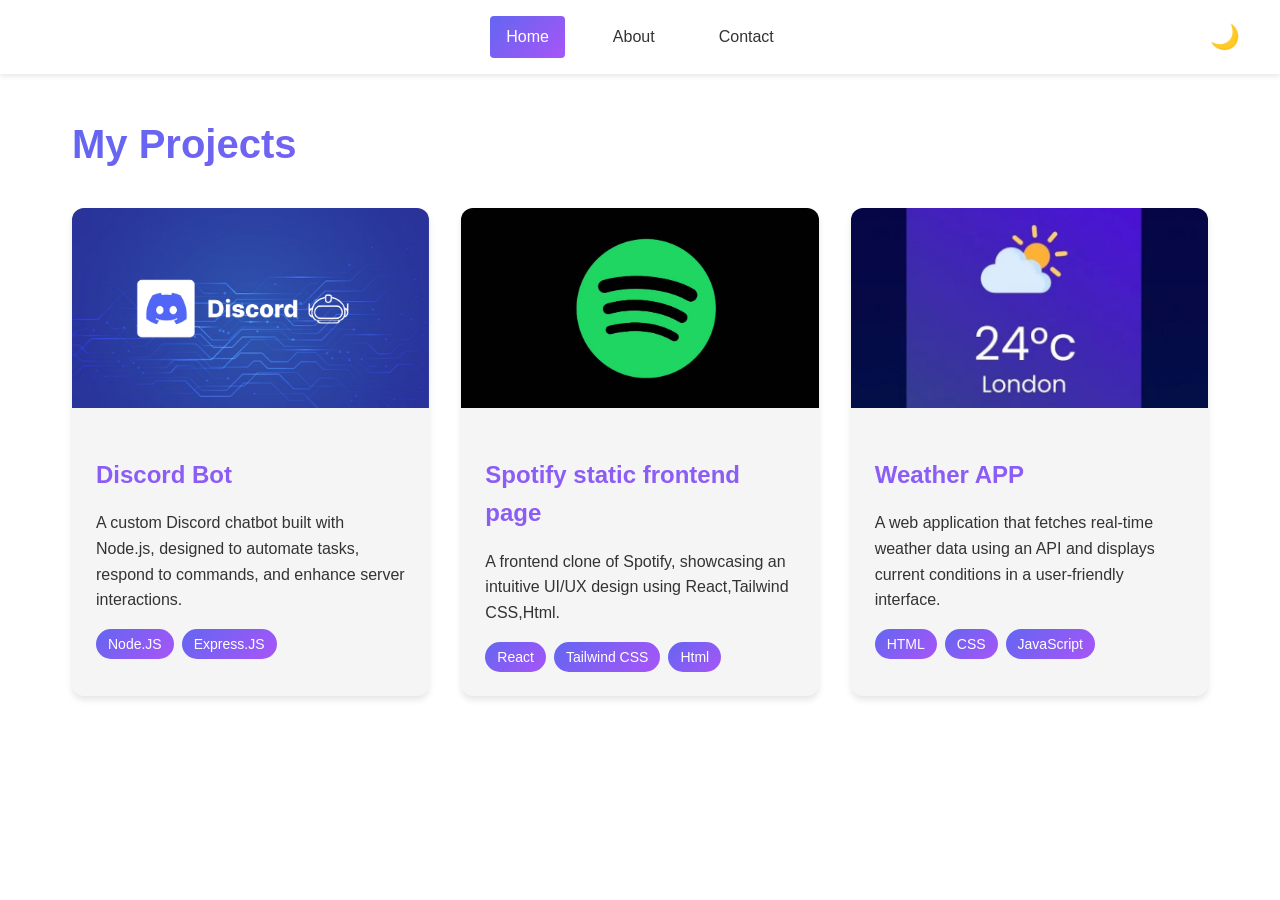
==== index.html @ f0257ee6 "first commit" ====
<!DOCTYPE html>
<html lang="en">
<head>
    <meta charset="UTF-8">
    <meta name="viewport" content="width=device-width, initial-scale=1.0">
    <title>Portfolio - Home</title>
    <link rel="stylesheet" href="style.css">
</head>
<body>
    <nav class="navbar">
        <div class="nav-links">
            <a href="index.html" class="active">Home</a>
            <a href="about.html">About</a>
            <a href="contact.html">Contact</a>
        </div>
        <button id="themeToggle" class="theme-toggle">🌙</button>
    </nav>

    <main>
        <h1>My Projects</h1>
        <div class="projects-grid">
            <div class="project-card">
                <div class="project-image">
                    <img src="./images/discord-bot.jpg" alt="Project 1">
                </div>
                <div class="project-content">
                    <h2>Discord Bot</h2>
                    <p> A custom Discord chatbot built with Node.js, designed to automate tasks, respond to commands, and enhance server interactions.</p>
                    <div class="project-tech">
                        <span>Node.JS</span>
                        <span>Express.JS</span>
                        
                    </div>
                </div>
            </div>
            <div class="project-card">
                <div class="project-image">
                    <img src="./images/spotify.jpg" alt="Project 2">
                </div>
                <div class="project-content">
                    <h2>Spotify static frontend page</h2>
                    <p>A frontend clone of Spotify, showcasing an intuitive UI/UX design using React,Tailwind CSS,Html.</p>
                    <div class="project-tech">
                        <span>React</span>
                        <span>Tailwind CSS</span>
                        <span>Html</span>
                    </div>
                </div>
            </div>
            <div class="project-card">
                <div class="project-image">
                    <img src="./images/weatherapp.jpg" alt="Project 3">
                </div>
                <div class="project-content">
                    <h2>Weather APP</h2>
                    <p>A web application that fetches real-time weather data using an API and displays current conditions in a user-friendly interface.</p>
                    <div class="project-tech">
                        <span>HTML</span>
                        <span>CSS</span>
                        <span>JavaScript</span>
                    </div>
                </div>
            </div>
        </div>
    </main>

    <script src="script.js"></script>
</body>
</html>
---- style.css ----
:root {
    --bg-color: #ffffff;
    --text-color: #333333;
    --card-bg: #f5f5f5;
    --nav-bg: #ffffff;
    --shadow: rgba(0, 0, 0, 0.1);
    --accent-gradient: linear-gradient(135deg, #6366f1 0%, #a855f7 100%);
    --accent-color: #8b5cf6;
    --hover-gradient: linear-gradient(135deg, #4f46e5 0%, #9333ea 100%);
    --hover-color: #7c3aed;
}

[data-theme="dark"] {
    --bg-color: #1a1a1a;
    --text-color: #ffffff;
    --card-bg: #2d2d2d;
    --nav-bg: #2d2d2d;
    --shadow: rgba(255, 255, 255, 0.1);
    --accent-gradient: linear-gradient(135deg, #6366f1 0%, #a855f7 100%);
    --accent-color: #8b5cf6;
    --hover-gradient: linear-gradient(135deg, #4f46e5 0%, #9333ea 100%);
    --hover-color: #7c3aed;
}

* {
    margin: 0;
    padding: 0;
    box-sizing: border-box;
}

body {
    font-family: 'Arial', sans-serif;
    background-color: var(--bg-color);
    color: var(--text-color);
    transition: background-color 0.3s, color 0.3s;
    line-height: 1.6;
}

.navbar {
    position: fixed;
    top: 0;
    left: 0;
    right: 0;
    background-color: var(--nav-bg);
    padding: 1rem;
    display: flex;
    justify-content: center;
    align-items: center;
    box-shadow: 0 2px 5px var(--shadow);
    z-index: 1000;
}

.nav-links {
    display: flex;
    gap: 2rem;
}

.nav-links a {
    color: var(--text-color);
    text-decoration: none;
    font-weight: 500;
    padding: 0.5rem 1rem;
    border-radius: 4px;
    transition: all 0.3s ease;
}

.nav-links a:hover,
.nav-links a.active {
    background: var(--accent-gradient);
    color: white;
}

.theme-toggle {
    position: absolute;
    right: 2rem;
    background: none;
    border: none;
    font-size: 1.5rem;
    cursor: pointer;
    padding: 0.5rem;
    transition: transform 0.3s ease;
}

.theme-toggle:hover {
    transform: scale(1.1);
}

main {
    margin-top: 80px;
    padding: 2rem;
    max-width: 1200px;
    margin-left: auto;
    margin-right: auto;
}

/* Projects Grid */
.projects-grid {
    display: grid;
    grid-template-columns: repeat(auto-fit, minmax(300px, 1fr));
    gap: 2rem;
    margin-top: 2rem;
}

.project-card {
    background-color: var(--card-bg);
    border-radius: 12px;
    overflow: hidden;
    box-shadow: 0 4px 6px var(--shadow);
    transition: transform 0.3s ease;
}

.project-card:hover {
    transform: translateY(-5px);
}

.project-image {
    width: 100%;
    height: 200px;
    overflow: hidden;
}

.project-image img {
    width: 100%;
    height: 100%;
    object-fit: cover;
    transition: transform 0.3s ease;
}

.project-card:hover .project-image img {
    transform: scale(1.05);
}

.project-content {
    padding: 1.5rem;
}

.project-tech {
    display: flex;
    gap: 0.5rem;
    margin-top: 1rem;
    flex-wrap: wrap;
}

.project-tech span {
    background: var(--accent-gradient);
    color: white;
    padding: 0.25rem 0.75rem;
    border-radius: 15px;
    font-size: 0.875rem;
}

/* About Page */
.about-container {
    max-width: 800px;
    margin: 0 auto;
    display: grid;
    grid-template-columns: 1fr 2fr;
    gap: 3rem;
    align-items: start;
}

.profile-section {
    display: flex;
    justify-content: center;
    align-items: center;
    margin-bottom: 20px;
}

.profile-photo {
    width: 250px;
    height: 350px; 
    border-radius: 0%; 
    object-fit: cover; 
    box-shadow: 0 4px 6px rgba(0, 0, 0, 0.1); 
}


.profile-photo:hover {
    transform: scale(1.05);
}


.experience-timeline {
    margin: 2rem 0;
}

.experience-item {
    position: relative;
    padding-left: 2rem;
    padding-bottom: 2rem;
    border-left: 2px solid var(--accent-color);
}

.experience-item:last-child {
    padding-bottom: 0;
}

.experience-item::before {
    content: '';
    position: absolute;
    left: -8px;
    top: 0;
    width: 14px;
    height: 14px;
    border-radius: 50%;
    background: var(--accent-gradient);
}

.experience-date {
    font-weight: bold;
    color: var(--accent-color);
    margin-bottom: 0.5rem;
}

.experience-details {
    background-color: var(--card-bg);
    padding: 1.5rem;
    border-radius: 8px;
    box-shadow: 0 2px 4px var(--shadow);
}

.experience-details h3 {
    color: var(--accent-color);
    margin-bottom: 0.5rem;
}

.company {
    font-weight: 500;
    margin-bottom: 1rem;
}

.responsibilities {
    list-style-position: inside;
    padding-left: 1rem;
}

.responsibilities li {
    margin-bottom: 0.5rem;
}

.responsibilities li:last-child {
    margin-bottom: 0;
}

.skills-grid {
    display: grid;
    grid-template-columns: repeat(auto-fit, minmax(100px, 1fr));
    gap: 1.5rem;
    margin-top: 1.5rem;
}

.skill {
    background-color: var(--card-bg);
    padding: 1rem;
    border-radius: 8px;
    text-align: center;
    transition: transform 0.3s ease;
    display: flex;
    flex-direction: column;
    align-items: center;
    gap: 0.5rem;
}

.skill:hover {
    transform: translateY(-5px);
}

.skill img {
    width: 48px;
    height: 48px;
}

.skill span {
    font-size: 0.875rem;
    font-weight: 500;
}

/* Contact Page */
.contact-container {
    max-width: 600px;
    margin: 0 auto;
    text-align: center;
}

.contact-links {
    margin-top: 2rem;
    display: flex;
    flex-direction: column;
    gap: 1rem;
}

.contact-item {
    display: flex;
    align-items: center;
    gap: 1rem;
    color: var(--text-color);
    text-decoration: none;
    padding: 1rem;
    background-color: var(--card-bg);
    border-radius: 8px;
    transition: all 0.3s ease;
}

.contact-item:hover {
    transform: translateY(-2px);
    background: var(--accent-gradient);
    color: white;
}

/* Resume Section */
.resume-item {
    justify-content: space-between;
}

.resume-preview {
    display: flex;
    align-items: center;
    gap: 1rem;
}

.resume-thumbnail {
    width: 50px;
    height: 65px;
    object-fit: cover;
    border-radius: 4px;
    border: 2px solid var(--accent-color);
    transition: transform 0.3s ease;
}

.resume-item:hover .resume-thumbnail {
    transform: scale(1.1);
}

.resume-format {
    font-size: 0.875rem;
    opacity: 0.8;
}

h1 {
    margin-bottom: 1.5rem;
    font-size: 2.5rem;
    background: var(--accent-gradient);
    -webkit-background-clip: text;
    -webkit-text-fill-color: transparent;
    background-clip: text;
}

h2 {
    margin: 1.5rem 0 1rem;
    color: var(--accent-color);
}

p {
    margin-bottom: 1rem;
}

@media (max-width: 768px) {
    .about-container {
        grid-template-columns: 1fr;
        text-align: center;
        gap: 2rem;
    }
    
    .profile-section {
        display: flex;
        justify-content: center;
    }

    .nav-links {
        gap: 1rem;
    }

    .theme-toggle {
        right: 1rem;
    }

    main {
        padding: 1rem;
    }

    .resume-preview {
        flex-direction: column;
        gap: 0.5rem;
    }

    .experience-item {
        padding-left: 1.5rem;
    }

    .experience-details {
        padding: 1rem;
    }

    .responsibilities {
        padding-left: 0;
    }
}
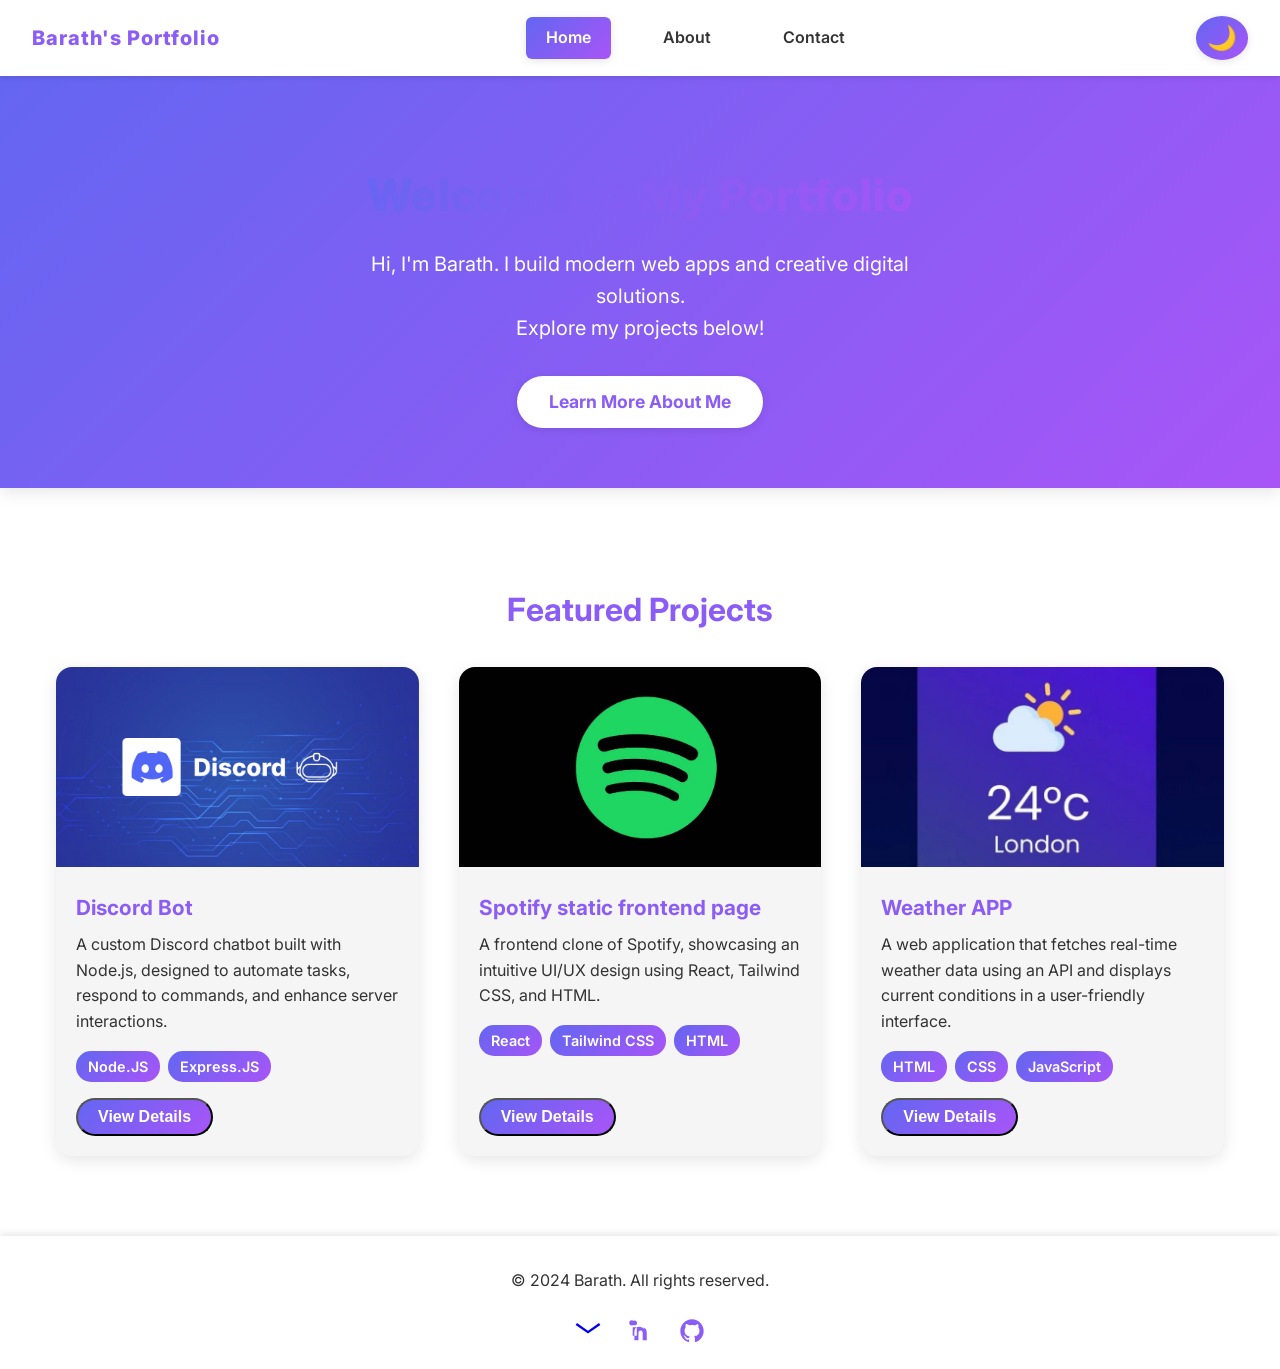
==== commit 9700d953: "modified nav and added section" ====
--- a/index.html
+++ b/index.html
@@ -5,65 +5,101 @@
     <meta name="viewport" content="width=device-width, initial-scale=1.0">
     <title>Portfolio - Home</title>
     <link rel="stylesheet" href="style.css">
+    <link href="https://fonts.googleapis.com/css2?family=Inter:wght@400;600;800&display=swap" rel="stylesheet">
 </head>
 <body>
-    <nav class="navbar">
+    <nav class="navbar" aria-label="Main Navigation">
+        <div class="nav-brand">
+           
+            <span class="brand-title">Barath's Portfolio</span>
+        </div>
         <div class="nav-links">
-            <a href="index.html" class="active">Home</a>
+            <a href="index.html" class="active" aria-current="page">Home</a>
             <a href="about.html">About</a>
             <a href="contact.html">Contact</a>
         </div>
-        <button id="themeToggle" class="theme-toggle">🌙</button>
+        <button id="themeToggle" class="theme-toggle" aria-label="Toggle dark mode">
+            🌙
+        </button>
     </nav>
 
+    <header class="hero">
+        <div class="hero-content">
+            <h1>Welcome to My Portfolio</h1>
+            <p>Hi, I'm Barath. I build modern web apps and creative digital solutions.<br>Explore my projects below!</p>
+            <a href="about.html" class="hero-btn">Learn More About Me</a>
+        </div>
+    </header>
+
     <main>
-        <h1>My Projects</h1>
+        <h2 class="section-title">Featured Projects</h2>
         <div class="projects-grid">
-            <div class="project-card">
+            <div class="project-card" tabindex="0" aria-haspopup="dialog" data-project="discord-bot">
                 <div class="project-image">
-                    <img src="./images/discord-bot.jpg" alt="Project 1">
+                    <img src="./images/discord-bot.jpg" alt="Discord Bot project screenshot">
                 </div>
                 <div class="project-content">
-                    <h2>Discord Bot</h2>
-                    <p> A custom Discord chatbot built with Node.js, designed to automate tasks, respond to commands, and enhance server interactions.</p>
+                    <h3>Discord Bot</h3>
+                    <p>A custom Discord chatbot built with Node.js, designed to automate tasks, respond to commands, and enhance server interactions.</p>
                     <div class="project-tech">
                         <span>Node.JS</span>
                         <span>Express.JS</span>
-                        
                     </div>
+                    <button class="project-link" aria-label="View Discord Bot project details" data-modal="discord-bot">View Details</button>
                 </div>
             </div>
-            <div class="project-card">
+            <div class="project-card" tabindex="0" aria-haspopup="dialog" data-project="spotify">
                 <div class="project-image">
-                    <img src="./images/spotify.jpg" alt="Project 2">
+                    <img src="./images/spotify.jpg" alt="Spotify frontend clone screenshot">
                 </div>
                 <div class="project-content">
-                    <h2>Spotify static frontend page</h2>
-                    <p>A frontend clone of Spotify, showcasing an intuitive UI/UX design using React,Tailwind CSS,Html.</p>
+                    <h3>Spotify static frontend page</h3>
+                    <p>A frontend clone of Spotify, showcasing an intuitive UI/UX design using React, Tailwind CSS, and HTML.</p>
                     <div class="project-tech">
                         <span>React</span>
                         <span>Tailwind CSS</span>
-                        <span>Html</span>
+                        <span>HTML</span>
                     </div>
+                    <button class="project-link" aria-label="View Spotify frontend project details" data-modal="spotify">View Details</button>
                 </div>
             </div>
-            <div class="project-card">
+            <div class="project-card" tabindex="0" aria-haspopup="dialog" data-project="weatherapp">
                 <div class="project-image">
-                    <img src="./images/weatherapp.jpg" alt="Project 3">
+                    <img src="./images/weatherapp.jpg" alt="Weather App screenshot">
                 </div>
                 <div class="project-content">
-                    <h2>Weather APP</h2>
+                    <h3>Weather APP</h3>
                     <p>A web application that fetches real-time weather data using an API and displays current conditions in a user-friendly interface.</p>
                     <div class="project-tech">
                         <span>HTML</span>
                         <span>CSS</span>
                         <span>JavaScript</span>
                     </div>
+                    <button class="project-link" aria-label="View Weather App project details" data-modal="weatherapp">View Details</button>
                 </div>
             </div>
         </div>
     </main>
 
+    <!-- Project Detail Modals -->
+    <div id="modal-overlay" class="modal-overlay" tabindex="-1" aria-hidden="true">
+      <div class="modal" role="dialog" aria-modal="true" aria-labelledby="modal-title" aria-describedby="modal-desc">
+        <button class="modal-close" aria-label="Close project details">&times;</button>
+        <div id="modal-content"></div>
+      </div>
+    </div>
+
+    <footer class="footer">
+      <div class="footer-content">
+        <span>&copy; 2024 Barath. All rights reserved.</span>
+        <div class="footer-links">
+          <a href="mailto:barath@example.com" aria-label="Email"><svg class="footer-icon" viewBox="0 0 24 24"><path d="M2 4h20v16H2z" fill="none"/><path d="M22 6l-10 7L2 6" stroke="currentColor" stroke-width="2" fill="none"/></svg></a>
+          <a href="#" aria-label="LinkedIn"><svg class="footer-icon" viewBox="0 0 24 24"><circle cx="4.983" cy="5.009" r="2.188"/><path d="M9.237 8.855v7.145h-3.5V8.855h3.5zm-1.75-1.75c-1.104 0-2-.896-2-2s.896-2 2-2 2 .896 2 2-.896 2-2 2zm7.5 1.75v1.357h-.025c-.484-.92-1.668-1.89-3.425-1.89-3.662 0-4.35 2.41-4.35 5.548v6.035h3.5v-5.357c0-1.276.023-2.92 1.78-2.92 1.78 0 1.825 1.39 1.825 2.82v5.457h3.5v-5.857c0-2.79-.6-4.857-3.5-4.857z"/></svg></a>
+          <a href="#" aria-label="GitHub"><svg class="footer-icon" viewBox="0 0 24 24"><path d="M12 2C6.477 2 2 6.477 2 12c0 4.418 2.867 8.166 6.839 9.489.5.092.682-.217.682-.483 0-.237-.009-.868-.013-1.703-2.782.604-3.369-1.342-3.369-1.342-.454-1.154-1.11-1.461-1.11-1.461-.908-.62.069-.608.069-.608 1.004.07 1.532 1.032 1.532 1.032.892 1.529 2.341 1.088 2.91.832.091-.647.35-1.088.636-1.339-2.22-.253-4.555-1.112-4.555-4.951 0-1.093.39-1.988 1.029-2.688-.103-.253-.446-1.272.098-2.65 0 0 .84-.27 2.75 1.025A9.564 9.564 0 0112 6.844c.85.004 1.705.115 2.504.337 1.909-1.295 2.748-1.025 2.748-1.025.546 1.378.202 2.397.1 2.65.64.7 1.028 1.595 1.028 2.688 0 3.848-2.338 4.695-4.566 4.944.359.309.678.919.678 1.852 0 1.336-.012 2.415-.012 2.744 0 .268.18.579.688.481C19.135 20.163 22 16.418 22 12c0-5.523-4.477-10-10-10z"/></svg></a>
+        </div>
+      </div>
+    </footer>
+
     <script src="script.js"></script>
 </body>
 </html>
--- a/style.css
+++ b/style.css
@@ -29,7 +29,7 @@
 }
 
 body {
-    font-family: 'Arial', sans-serif;
+    font-family: 'Inter', Arial, sans-serif;
     background-color: var(--bg-color);
     color: var(--text-color);
     transition: background-color 0.3s, color 0.3s;
@@ -42,12 +42,32 @@
     left: 0;
     right: 0;
     background-color: var(--nav-bg);
-    padding: 1rem;
-    display: flex;
-    justify-content: center;
+    padding: 1rem 2rem;
+    display: flex;
+    justify-content: space-between;
     align-items: center;
     box-shadow: 0 2px 5px var(--shadow);
     z-index: 1000;
+}
+
+.nav-brand {
+    display: flex;
+    align-items: center;
+    gap: 0.75rem;
+}
+
+.nav-logo {
+    width: 36px;
+    height: 36px;
+    border-radius: 50%;
+    box-shadow: 0 2px 8px var(--shadow);
+}
+
+.brand-title {
+    font-weight: 800;
+    font-size: 1.25rem;
+    letter-spacing: 1px;
+    color: var(--accent-color);
 }
 
 .nav-links {
@@ -58,86 +78,179 @@
 .nav-links a {
     color: var(--text-color);
     text-decoration: none;
-    font-weight: 500;
-    padding: 0.5rem 1rem;
-    border-radius: 4px;
+    font-weight: 600;
+    padding: 0.5rem 1.25rem;
+    border-radius: 6px;
     transition: all 0.3s ease;
+    font-size: 1rem;
 }
 
 .nav-links a:hover,
 .nav-links a.active {
     background: var(--accent-gradient);
     color: white;
+    box-shadow: 0 2px 8px var(--shadow);
 }
 
 .theme-toggle {
-    position: absolute;
-    right: 2rem;
-    background: none;
+    background: var(--accent-gradient);
+    color: white;
     border: none;
+    border-radius: 50%;
     font-size: 1.5rem;
     cursor: pointer;
-    padding: 0.5rem;
-    transition: transform 0.3s ease;
+    padding: 0.5rem 0.7rem;
+    margin-left: 1.5rem;
+    transition: transform 0.3s, background 0.3s;
+    box-shadow: 0 2px 8px var(--shadow);
 }
 
 .theme-toggle:hover {
-    transform: scale(1.1);
+    transform: scale(1.1) rotate(-10deg);
+    background: var(--hover-gradient);
+}
+
+.hero {
+    width: 100%;
+    background: var(--accent-gradient);
+    color: #fff;
+    padding: 100px 0 60px 0;
+    display: flex;
+    align-items: center;
+    justify-content: center;
+    margin-top: 60px;
+    box-shadow: 0 4px 16px var(--shadow);
+    animation: fadeInDown 1s cubic-bezier(0.23, 1, 0.32, 1);
+}
+
+.hero-content {
+    text-align: center;
+    max-width: 600px;
+}
+
+.hero h1 {
+    font-size: 2.8rem;
+    font-weight: 800;
+    margin-bottom: 1rem;
+    letter-spacing: 1px;
+}
+
+.hero p {
+    font-size: 1.25rem;
+    margin-bottom: 2rem;
+    font-weight: 400;
+}
+
+.hero-btn {
+    background: #fff;
+    color: var(--accent-color);
+    padding: 0.75rem 2rem;
+    border-radius: 30px;
+    font-weight: 700;
+    font-size: 1.1rem;
+    text-decoration: none;
+    box-shadow: 0 2px 8px var(--shadow);
+    transition: background 0.3s, color 0.3s, transform 0.2s;
+    border: none;
+    outline: none;
+    display: inline-block;
+}
+
+.hero-btn:hover {
+    background: var(--hover-gradient);
+    color: #fff;
+    transform: translateY(-2px) scale(1.04);
 }
 
 main {
-    margin-top: 80px;
-    padding: 2rem;
+    margin-top: 40px;
+    padding: 2rem 1rem;
     max-width: 1200px;
     margin-left: auto;
     margin-right: auto;
 }
 
-/* Projects Grid */
+.section-title {
+    font-size: 2rem;
+    font-weight: 700;
+    margin-bottom: 1.5rem;
+    color: var(--accent-color);
+    text-align: center;
+}
+
 .projects-grid {
     display: grid;
-    grid-template-columns: repeat(auto-fit, minmax(300px, 1fr));
-    gap: 2rem;
+    grid-template-columns: repeat(auto-fit, minmax(320px, 1fr));
+    gap: 2.5rem;
     margin-top: 2rem;
 }
 
 .project-card {
     background-color: var(--card-bg);
-    border-radius: 12px;
+    border-radius: 16px;
     overflow: hidden;
-    box-shadow: 0 4px 6px var(--shadow);
-    transition: transform 0.3s ease;
+    box-shadow: 0 4px 16px var(--shadow);
+    transition: transform 0.3s, box-shadow 0.3s;
+    display: flex;
+    flex-direction: column;
+    min-height: 420px;
+    cursor: pointer;
+    transition: box-shadow 0.3s, transform 0.3s, filter 0.3s;
 }
 
 .project-card:hover {
-    transform: translateY(-5px);
+    transform: translateY(-8px) scale(1.02);
+    box-shadow: 0 8px 32px var(--shadow);
+}
+
+.project-card:focus {
+    outline: 2px solid var(--accent-color);
+    filter: brightness(1.03);
 }
 
 .project-image {
     width: 100%;
     height: 200px;
     overflow: hidden;
+    background: #eee;
 }
 
 .project-image img {
     width: 100%;
     height: 100%;
     object-fit: cover;
-    transition: transform 0.3s ease;
+    transition: transform 0.3s;
 }
 
 .project-card:hover .project-image img {
-    transform: scale(1.05);
+    transform: scale(1.07);
 }
 
 .project-content {
-    padding: 1.5rem;
+    padding: 1.5rem 1.25rem 1.25rem 1.25rem;
+    flex: 1;
+    display: flex;
+    flex-direction: column;
+    justify-content: space-between;
+}
+
+.project-content h3 {
+    font-size: 1.3rem;
+    font-weight: 700;
+    margin-bottom: 0.5rem;
+    color: var(--accent-color);
+}
+
+.project-content p {
+    font-size: 1rem;
+    margin-bottom: 1rem;
+    color: var(--text-color);
 }
 
 .project-tech {
     display: flex;
     gap: 0.5rem;
-    margin-top: 1rem;
+    margin-bottom: 1rem;
     flex-wrap: wrap;
 }
 
@@ -146,7 +259,27 @@
     color: white;
     padding: 0.25rem 0.75rem;
     border-radius: 15px;
-    font-size: 0.875rem;
+    font-size: 0.9rem;
+    font-weight: 600;
+}
+
+.project-link {
+    margin-top: auto;
+    background: var(--accent-gradient);
+    color: #fff;
+    padding: 0.5rem 1.25rem;
+    border-radius: 20px;
+    text-decoration: none;
+    font-weight: 600;
+    font-size: 1rem;
+    align-self: flex-start;
+    transition: background 0.3s, color 0.3s, transform 0.2s;
+}
+
+.project-link:hover {
+    background: var(--hover-gradient);
+    color: #fff;
+    transform: translateY(-2px) scale(1.04);
 }
 
 /* About Page */
@@ -354,6 +487,129 @@
     margin-bottom: 1rem;
 }
 
+@keyframes fadeInDown {
+    from { opacity: 0; transform: translateY(-40px); }
+    to { opacity: 1; transform: translateY(0); }
+}
+@keyframes fadeInUp {
+    from { opacity: 0; transform: translateY(40px); }
+    to { opacity: 1; transform: translateY(0); opacity: 1; }
+}
+
+/* Modal Styles */
+.modal-overlay {
+    display: none;
+    position: fixed;
+    top: 0; left: 0; right: 0; bottom: 0;
+    background: rgba(0,0,0,0.5);
+    z-index: 2000;
+    align-items: center;
+    justify-content: center;
+    transition: opacity 0.3s;
+}
+.modal-overlay.active {
+    display: flex;
+    opacity: 1;
+}
+.modal {
+    background: var(--card-bg);
+    border-radius: 16px;
+    max-width: 500px;
+    width: 90vw;
+    padding: 2rem 1.5rem;
+    box-shadow: 0 8px 32px var(--shadow);
+    position: relative;
+    animation: fadeInUp 0.4s;
+}
+.modal-close {
+    position: absolute;
+    top: 1rem;
+    right: 1rem;
+    background: none;
+    border: none;
+    font-size: 2rem;
+    color: var(--accent-color);
+    cursor: pointer;
+    transition: color 0.2s;
+}
+.modal-close:hover {
+    color: var(--hover-color);
+}
+
+/* Footer Styles */
+.footer {
+    background: var(--nav-bg);
+    color: var(--text-color);
+    padding: 2rem 0 1rem 0;
+    text-align: center;
+    margin-top: 3rem;
+    box-shadow: 0 -2px 8px var(--shadow);
+}
+.footer-content {
+    display: flex;
+    flex-direction: column;
+    align-items: center;
+    gap: 1rem;
+}
+.footer-links {
+    display: flex;
+    gap: 1.5rem;
+    margin-top: 0.5rem;
+}
+.footer-icon {
+    width: 28px;
+    height: 28px;
+    fill: var(--accent-color);
+    transition: fill 0.2s;
+}
+.footer-links a:hover .footer-icon {
+    fill: var(--hover-color);
+}
+
+/* Fade-in for sections */
+.fade-in {
+    opacity: 0;
+    transform: translateY(30px);
+    transition: opacity 0.7s, transform 0.7s;
+}
+.fade-in.visible {
+    opacity: 1;
+    transform: translateY(0);
+}
+
+html {
+    scroll-behavior: smooth;
+}
+
+@media (max-width: 900px) {
+    .hero h1 {
+        font-size: 2rem;
+    }
+    .projects-grid {
+        grid-template-columns: 1fr;
+    }
+    .navbar {
+        flex-direction: column;
+        gap: 1rem;
+        padding: 1rem;
+    }
+}
+
+@media (max-width: 600px) {
+    .hero {
+        padding: 60px 0 30px 0;
+    }
+    .hero-content {
+        padding: 0 1rem;
+    }
+    .section-title {
+        font-size: 1.3rem;
+    }
+    .project-card {
+        min-height: 340px;
+    }
+}
+
 @media (max-width: 768px) {
     .about-container {
         grid-template-columns: 1fr;
